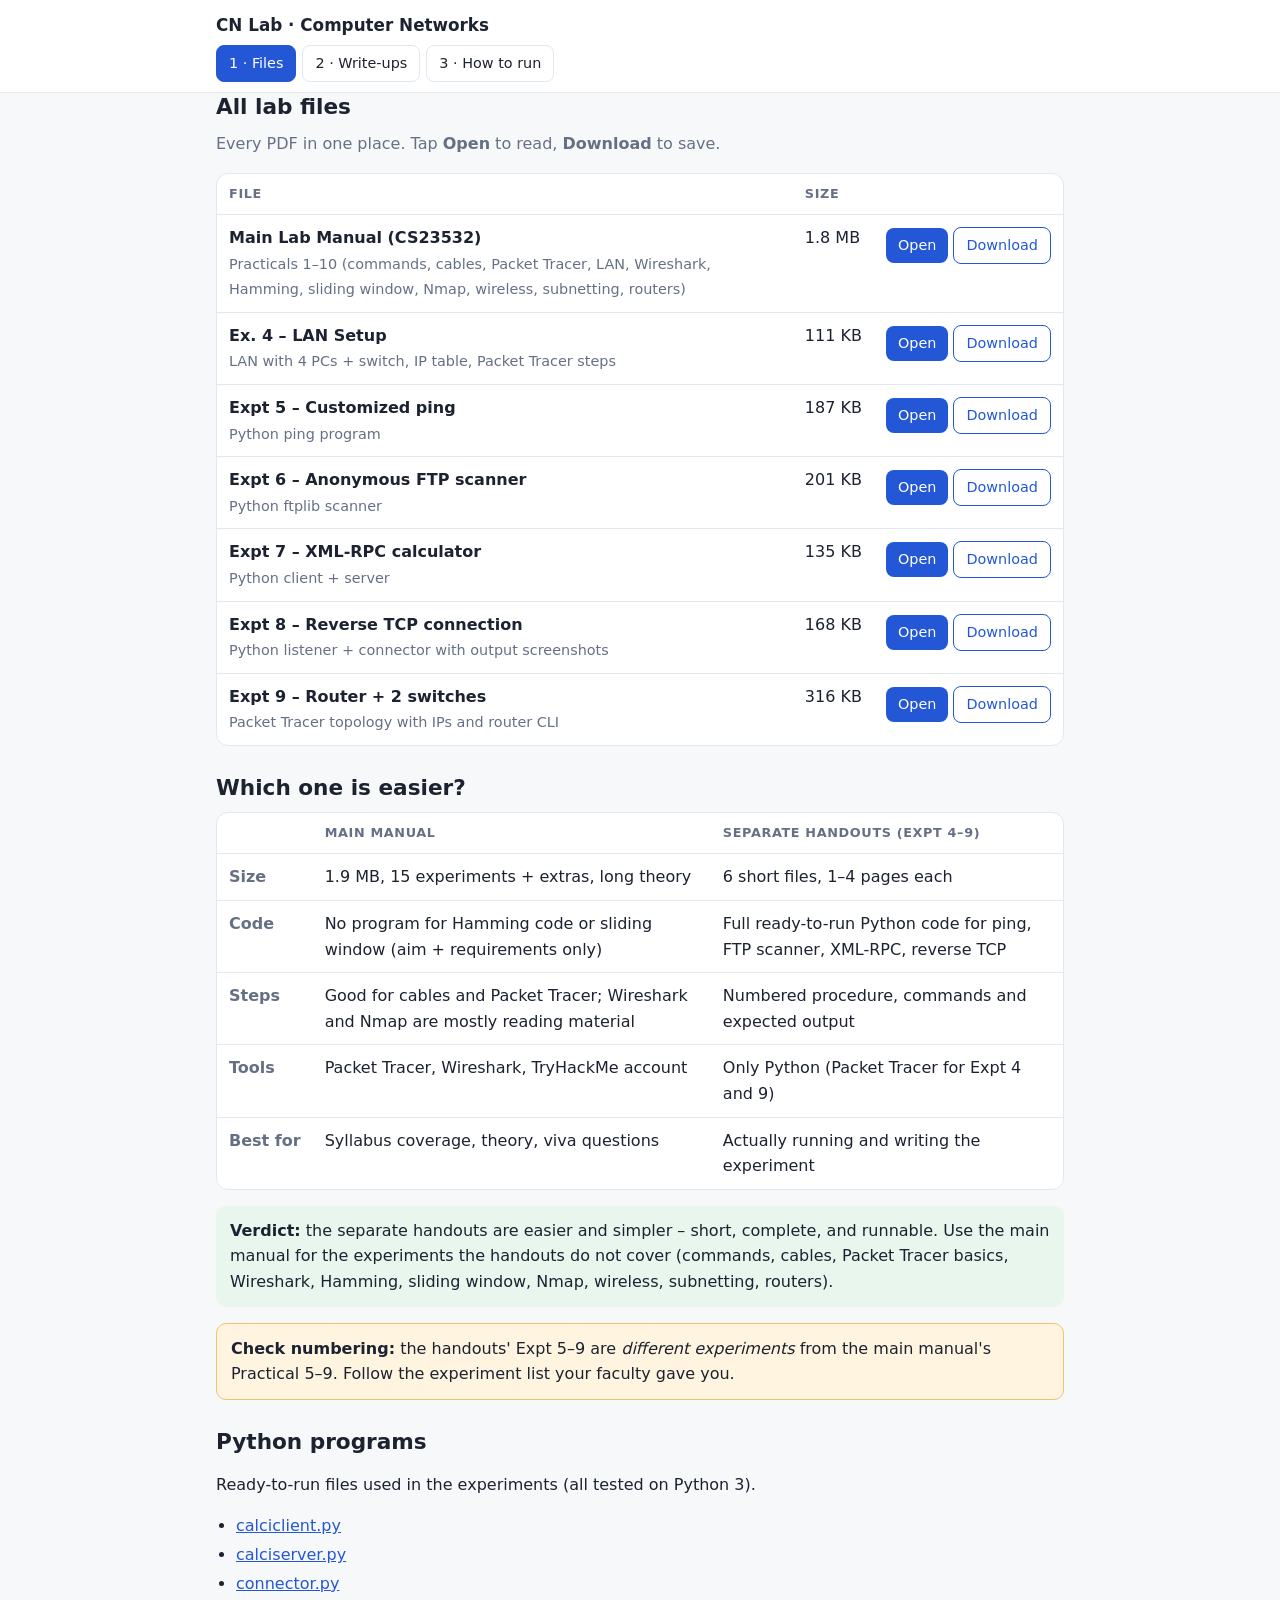
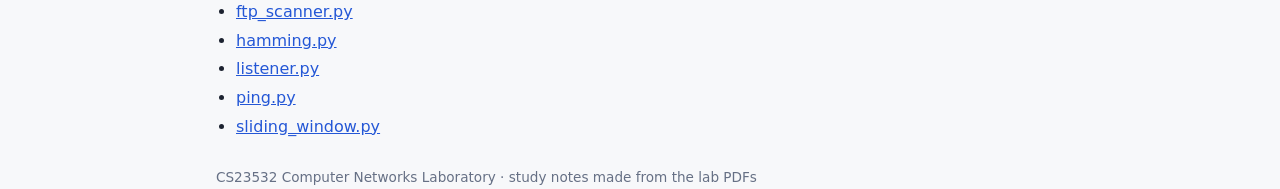
==== index.html @ e19a977f "Add CN lab PDFs, write-ups and run steps Co-Authored-By: Claude Sonnet 5.5 <noreply@anthropic.com>" ====
<!doctype html>
<html lang="en"><head><meta charset="utf-8">
<meta name="viewport" content="width=device-width,initial-scale=1">
<title>CN Lab – Files</title>
<meta name="description" content="All Computer Networks lab PDFs and a comparison">
<link rel="stylesheet" href="style.css">
</head><body>
<header><div class="wrap"><h1>CN Lab · Computer Networks</h1>
<nav><a href="index.html" class=on>1 · Files</a><a href="notes.html">2 · Write-ups</a><a href="steps.html">3 · How to run</a></nav></div></header>
<main class="wrap">

<section>
<h2>All lab files</h2>
<p class="lead">Every PDF in one place. Tap <b>Open</b> to read, <b>Download</b> to save.</p>
<div class="tablewrap"><table class="files"><thead><tr><th>File</th><th>Size</th><th></th></tr></thead><tbody>
<tr><td><strong>Main Lab Manual (CS23532)</strong><br><span class="muted">Practicals 1–10 (commands, cables, Packet Tracer, LAN, Wireshark, Hamming, sliding window, Nmap, wireless, subnetting, routers)</span></td><td class="nw">1.8 MB</td><td class="nw"><a class="btn" href="pdfs/manual.pdf">Open</a> <a class="btn ghost" href="pdfs/manual.pdf" download>Download</a></td></tr><tr><td><strong>Ex. 4 – LAN Setup</strong><br><span class="muted">LAN with 4 PCs + switch, IP table, Packet Tracer steps</span></td><td class="nw">111 KB</td><td class="nw"><a class="btn" href="pdfs/expt4-lan-setup.pdf">Open</a> <a class="btn ghost" href="pdfs/expt4-lan-setup.pdf" download>Download</a></td></tr><tr><td><strong>Expt 5 – Customized ping</strong><br><span class="muted">Python ping program</span></td><td class="nw">187 KB</td><td class="nw"><a class="btn" href="pdfs/expt5-ping.pdf">Open</a> <a class="btn ghost" href="pdfs/expt5-ping.pdf" download>Download</a></td></tr><tr><td><strong>Expt 6 – Anonymous FTP scanner</strong><br><span class="muted">Python ftplib scanner</span></td><td class="nw">201 KB</td><td class="nw"><a class="btn" href="pdfs/expt6-ftp-scanner.pdf">Open</a> <a class="btn ghost" href="pdfs/expt6-ftp-scanner.pdf" download>Download</a></td></tr><tr><td><strong>Expt 7 – XML-RPC calculator</strong><br><span class="muted">Python client + server</span></td><td class="nw">135 KB</td><td class="nw"><a class="btn" href="pdfs/expt7-xmlrpc.pdf">Open</a> <a class="btn ghost" href="pdfs/expt7-xmlrpc.pdf" download>Download</a></td></tr><tr><td><strong>Expt 8 – Reverse TCP connection</strong><br><span class="muted">Python listener + connector with output screenshots</span></td><td class="nw">168 KB</td><td class="nw"><a class="btn" href="pdfs/expt8-reverse-tcp.pdf">Open</a> <a class="btn ghost" href="pdfs/expt8-reverse-tcp.pdf" download>Download</a></td></tr><tr><td><strong>Expt 9 – Router + 2 switches</strong><br><span class="muted">Packet Tracer topology with IPs and router CLI</span></td><td class="nw">316 KB</td><td class="nw"><a class="btn" href="pdfs/expt9-router-switches.pdf">Open</a> <a class="btn ghost" href="pdfs/expt9-router-switches.pdf" download>Download</a></td></tr>
</tbody></table></div>
</section>

<section>
<h2>Which one is easier?</h2>
<div class="tablewrap"><table class="cmp"><thead><tr><th></th><th>Main manual</th><th>Separate handouts (Expt 4–9)</th></tr></thead><tbody>
<tr><th>Size</th><td>1.9 MB, 15 experiments + extras, long theory</td><td>6 short files, 1–4 pages each</td></tr>
<tr><th>Code</th><td>No program for Hamming code or sliding window (aim + requirements only)</td><td>Full ready-to-run Python code for ping, FTP scanner, XML-RPC, reverse TCP</td></tr>
<tr><th>Steps</th><td>Good for cables and Packet Tracer; Wireshark and Nmap are mostly reading material</td><td>Numbered procedure, commands and expected output</td></tr>
<tr><th>Tools</th><td>Packet Tracer, Wireshark, TryHackMe account</td><td>Only Python (Packet Tracer for Expt 4 and 9)</td></tr>
<tr><th>Best for</th><td>Syllabus coverage, theory, viva questions</td><td>Actually running and writing the experiment</td></tr>
</tbody></table></div>
<p class="verdict"><b>Verdict:</b> the separate handouts are easier and simpler – short, complete, and runnable. Use the main manual for the experiments the handouts do not cover (commands, cables, Packet Tracer basics, Wireshark, Hamming, sliding window, Nmap, wireless, subnetting, routers).</p>
<p class="warn"><b>Check numbering:</b> the handouts' Expt 5–9 are <i>different experiments</i> from the main manual's Practical 5–9. Follow the experiment list your faculty gave you.</p>
</section>

<section>
<h2>Python programs</h2>
<p>Ready-to-run files used in the experiments (all tested on Python 3).</p>
<ul class="plain"><li><a href="code/calciclient.py">calciclient.py</a></li><li><a href="code/calciserver.py">calciserver.py</a></li><li><a href="code/connector.py">connector.py</a></li><li><a href="code/ftp_scanner.py">ftp_scanner.py</a></li><li><a href="code/hamming.py">hamming.py</a></li><li><a href="code/listener.py">listener.py</a></li><li><a href="code/ping.py">ping.py</a></li><li><a href="code/sliding_window.py">sliding_window.py</a></li></ul>
</section>

</main>
<footer class="wrap">CS23532 Computer Networks Laboratory · study notes made from the lab PDFs</footer>
<script>
document.addEventListener('click',function(e){var b=e.target.closest('.copy');if(!b)return;
var t=b.closest('.code').querySelector('pre').innerText;
(navigator.clipboard?navigator.clipboard.writeText(t):Promise.reject()).then(function(){b.textContent='Copied';setTimeout(function(){b.textContent='Copy'},1200)},function(){b.textContent='Select + Ctrl+C'});});
</script>
</body></html>
---- style.css ----
:root{--bg:#f7f8fa;--card:#fff;--ink:#1c2230;--muted:#667085;--line:#e3e7ee;--accent:#2457d6;--accent-ink:#fff;--code:#0f172a;--code-ink:#e6edf7;--warn:#fff4e0;--warn-line:#f0c36d;--ok:#e8f6ee}
@media (prefers-color-scheme:dark){:root:not([data-theme=light]){--bg:#0f131b;--card:#171c27;--ink:#e8ecf4;--muted:#98a2b3;--line:#283042;--accent:#6c93ff;--accent-ink:#0b1020;--code:#0a0e16;--code-ink:#dbe5f5;--warn:#2b2414;--warn-line:#6b5420;--ok:#13261b}}
*{box-sizing:border-box}
html{-webkit-text-size-adjust:100%}
body{margin:0;background:var(--bg);color:var(--ink);font:16px/1.6 system-ui,-apple-system,"Segoe UI",Roboto,sans-serif}
.wrap{max-width:880px;margin:0 auto;padding:0 16px}
header{background:var(--card);border-bottom:1px solid var(--line);position:sticky;top:0;z-index:5}
header h1{font-size:1.05rem;margin:0;padding:12px 0 6px}
nav{display:flex;gap:6px;padding-bottom:10px;flex-wrap:wrap}
nav a{padding:6px 12px;border-radius:8px;text-decoration:none;color:var(--ink);border:1px solid var(--line);font-size:.9rem}
nav a.on{background:var(--accent);color:var(--accent-ink);border-color:var(--accent)}
main{padding-top:20px;padding-bottom:30px}
section{margin-bottom:28px}
h2{font-size:1.35rem;margin:0 0 10px;line-height:1.3}
h3{font-size:.8rem;text-transform:uppercase;letter-spacing:.06em;color:var(--muted);margin:18px 0 6px}
.lead{color:var(--muted);margin-top:0}
.muted{color:var(--muted);font-size:.9rem}
a{color:var(--accent)}
code{background:var(--line);padding:1px 5px;border-radius:5px;font:.9em ui-monospace,Consolas,monospace}
.tablewrap{overflow-x:auto;background:var(--card);border:1px solid var(--line);border-radius:12px}
table{border-collapse:collapse;width:100%}
th,td{padding:10px 12px;text-align:left;vertical-align:top;border-bottom:1px solid var(--line)}
tbody tr:last-child td,tbody tr:last-child th{border-bottom:0}
thead th{font-size:.8rem;color:var(--muted);text-transform:uppercase;letter-spacing:.05em}
.cmp th[scope],.cmp tbody th{white-space:nowrap;color:var(--muted);font-weight:600}
.nw{white-space:nowrap}
.btn{display:inline-block;padding:6px 12px;border-radius:8px;background:var(--accent);color:var(--accent-ink);text-decoration:none;font-size:.9rem;margin:2px 0}
.btn.ghost{background:transparent;color:var(--accent);border:1px solid var(--accent)}
.verdict{background:var(--ok);border-radius:10px;padding:12px 14px}
.warn{background:var(--warn);border:1px solid var(--warn-line);border-radius:10px;padding:12px 14px}
.plain{padding-left:20px}
.exp{background:var(--card);border:1px solid var(--line);border-radius:14px;padding:18px;margin-bottom:18px;scroll-margin-top:100px}
.num{display:inline-grid;place-items:center;width:28px;height:28px;border-radius:50%;background:var(--accent);color:var(--accent-ink);font-size:.85rem;margin-right:6px;vertical-align:2px}
.src{color:var(--muted);font-size:.88rem;margin:0 0 4px}
.tag{display:inline-block;padding:1px 8px;border-radius:99px;font-size:.75rem;border:1px solid var(--line);margin-left:6px;color:var(--ink)}
.k-pc{background:#e6f0ff}.k-pt{background:#fff1d6}.k-ph{background:#f1e6ff}.k-on{background:#dcf6ec}
@media (prefers-color-scheme:dark){.tag{color:#111}}
ul,ol{padding-left:22px;margin:6px 0}
li{margin:3px 0}
.steps>li{margin:8px 0}
.note{background:var(--warn);border:1px solid var(--warn-line);border-radius:10px;padding:10px 12px}
.code{background:var(--code);border-radius:10px;margin:8px 0;overflow:hidden}
.code-h{display:flex;justify-content:space-between;align-items:center;padding:5px 10px;color:#9fb0cc;font-size:.78rem;border-bottom:1px solid rgba(255,255,255,.08)}
.copy{background:transparent;border:1px solid rgba(255,255,255,.25);color:#cfe0ff;border-radius:6px;font-size:.75rem;padding:2px 8px;cursor:pointer}
pre{margin:0;padding:12px;color:var(--code-ink);font:.85rem/1.5 ui-monospace,Consolas,monospace;overflow-x:auto;white-space:pre}
details{background:var(--card);border:1px solid var(--line);border-radius:12px;padding:10px 14px}
summary{cursor:pointer;font-weight:600}
.toc{columns:2;column-gap:28px}
@media (max-width:560px){.toc{columns:1}h2{font-size:1.2rem}}
footer{color:var(--muted);font-size:.85rem;padding-bottom:30px}
@media print{header,.copy,nav{display:none}body{background:#fff;color:#000}.exp{break-inside:avoid;border:0;padding:0}.code{background:#f3f3f3}pre{color:#000}}
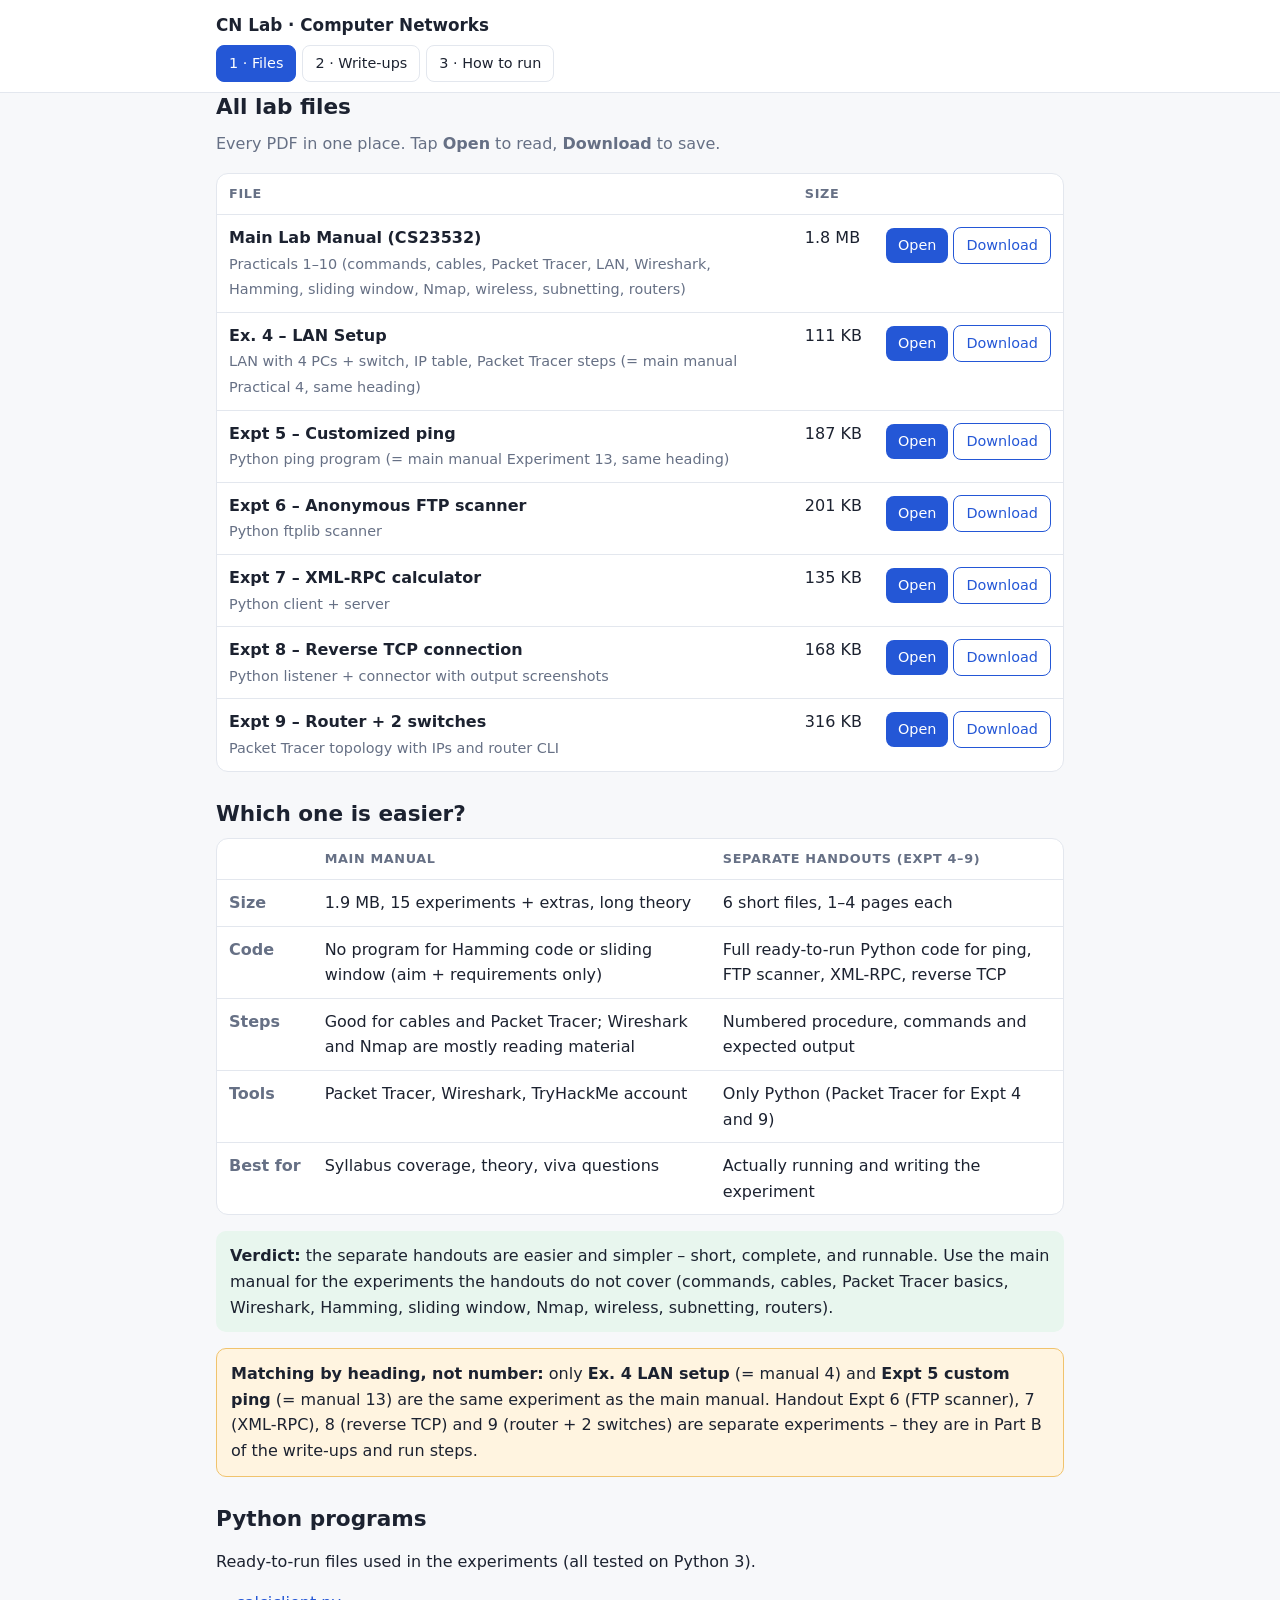
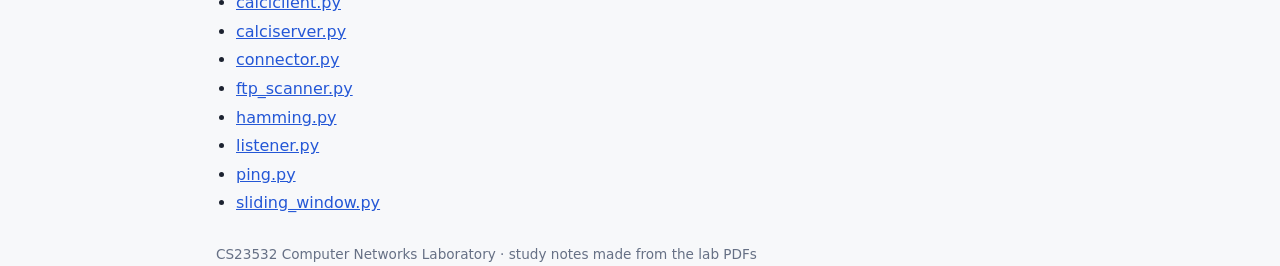
==== commit 93f68c0c: "Split write-ups and run steps into main manual and separate handouts Co-Authored-By: Claude Sonnet 5" ====
--- a/index.html
+++ b/index.html
@@ -13,7 +13,7 @@
 <h2>All lab files</h2>
 <p class="lead">Every PDF in one place. Tap <b>Open</b> to read, <b>Download</b> to save.</p>
 <div class="tablewrap"><table class="files"><thead><tr><th>File</th><th>Size</th><th></th></tr></thead><tbody>
-<tr><td><strong>Main Lab Manual (CS23532)</strong><br><span class="muted">Practicals 1–10 (commands, cables, Packet Tracer, LAN, Wireshark, Hamming, sliding window, Nmap, wireless, subnetting, routers)</span></td><td class="nw">1.8 MB</td><td class="nw"><a class="btn" href="pdfs/manual.pdf">Open</a> <a class="btn ghost" href="pdfs/manual.pdf" download>Download</a></td></tr><tr><td><strong>Ex. 4 – LAN Setup</strong><br><span class="muted">LAN with 4 PCs + switch, IP table, Packet Tracer steps</span></td><td class="nw">111 KB</td><td class="nw"><a class="btn" href="pdfs/expt4-lan-setup.pdf">Open</a> <a class="btn ghost" href="pdfs/expt4-lan-setup.pdf" download>Download</a></td></tr><tr><td><strong>Expt 5 – Customized ping</strong><br><span class="muted">Python ping program</span></td><td class="nw">187 KB</td><td class="nw"><a class="btn" href="pdfs/expt5-ping.pdf">Open</a> <a class="btn ghost" href="pdfs/expt5-ping.pdf" download>Download</a></td></tr><tr><td><strong>Expt 6 – Anonymous FTP scanner</strong><br><span class="muted">Python ftplib scanner</span></td><td class="nw">201 KB</td><td class="nw"><a class="btn" href="pdfs/expt6-ftp-scanner.pdf">Open</a> <a class="btn ghost" href="pdfs/expt6-ftp-scanner.pdf" download>Download</a></td></tr><tr><td><strong>Expt 7 – XML-RPC calculator</strong><br><span class="muted">Python client + server</span></td><td class="nw">135 KB</td><td class="nw"><a class="btn" href="pdfs/expt7-xmlrpc.pdf">Open</a> <a class="btn ghost" href="pdfs/expt7-xmlrpc.pdf" download>Download</a></td></tr><tr><td><strong>Expt 8 – Reverse TCP connection</strong><br><span class="muted">Python listener + connector with output screenshots</span></td><td class="nw">168 KB</td><td class="nw"><a class="btn" href="pdfs/expt8-reverse-tcp.pdf">Open</a> <a class="btn ghost" href="pdfs/expt8-reverse-tcp.pdf" download>Download</a></td></tr><tr><td><strong>Expt 9 – Router + 2 switches</strong><br><span class="muted">Packet Tracer topology with IPs and router CLI</span></td><td class="nw">316 KB</td><td class="nw"><a class="btn" href="pdfs/expt9-router-switches.pdf">Open</a> <a class="btn ghost" href="pdfs/expt9-router-switches.pdf" download>Download</a></td></tr>
+<tr><td><strong>Main Lab Manual (CS23532)</strong><br><span class="muted">Practicals 1–10 (commands, cables, Packet Tracer, LAN, Wireshark, Hamming, sliding window, Nmap, wireless, subnetting, routers)</span></td><td class="nw">1.8 MB</td><td class="nw"><a class="btn" href="pdfs/manual.pdf">Open</a> <a class="btn ghost" href="pdfs/manual.pdf" download>Download</a></td></tr><tr><td><strong>Ex. 4 – LAN Setup</strong><br><span class="muted">LAN with 4 PCs + switch, IP table, Packet Tracer steps (= main manual Practical 4, same heading)</span></td><td class="nw">111 KB</td><td class="nw"><a class="btn" href="pdfs/expt4-lan-setup.pdf">Open</a> <a class="btn ghost" href="pdfs/expt4-lan-setup.pdf" download>Download</a></td></tr><tr><td><strong>Expt 5 – Customized ping</strong><br><span class="muted">Python ping program (= main manual Experiment 13, same heading)</span></td><td class="nw">187 KB</td><td class="nw"><a class="btn" href="pdfs/expt5-ping.pdf">Open</a> <a class="btn ghost" href="pdfs/expt5-ping.pdf" download>Download</a></td></tr><tr><td><strong>Expt 6 – Anonymous FTP scanner</strong><br><span class="muted">Python ftplib scanner</span></td><td class="nw">201 KB</td><td class="nw"><a class="btn" href="pdfs/expt6-ftp-scanner.pdf">Open</a> <a class="btn ghost" href="pdfs/expt6-ftp-scanner.pdf" download>Download</a></td></tr><tr><td><strong>Expt 7 – XML-RPC calculator</strong><br><span class="muted">Python client + server</span></td><td class="nw">135 KB</td><td class="nw"><a class="btn" href="pdfs/expt7-xmlrpc.pdf">Open</a> <a class="btn ghost" href="pdfs/expt7-xmlrpc.pdf" download>Download</a></td></tr><tr><td><strong>Expt 8 – Reverse TCP connection</strong><br><span class="muted">Python listener + connector with output screenshots</span></td><td class="nw">168 KB</td><td class="nw"><a class="btn" href="pdfs/expt8-reverse-tcp.pdf">Open</a> <a class="btn ghost" href="pdfs/expt8-reverse-tcp.pdf" download>Download</a></td></tr><tr><td><strong>Expt 9 – Router + 2 switches</strong><br><span class="muted">Packet Tracer topology with IPs and router CLI</span></td><td class="nw">316 KB</td><td class="nw"><a class="btn" href="pdfs/expt9-router-switches.pdf">Open</a> <a class="btn ghost" href="pdfs/expt9-router-switches.pdf" download>Download</a></td></tr>
 </tbody></table></div>
 </section>
 
@@ -27,7 +27,7 @@
 <tr><th>Best for</th><td>Syllabus coverage, theory, viva questions</td><td>Actually running and writing the experiment</td></tr>
 </tbody></table></div>
 <p class="verdict"><b>Verdict:</b> the separate handouts are easier and simpler – short, complete, and runnable. Use the main manual for the experiments the handouts do not cover (commands, cables, Packet Tracer basics, Wireshark, Hamming, sliding window, Nmap, wireless, subnetting, routers).</p>
-<p class="warn"><b>Check numbering:</b> the handouts' Expt 5–9 are <i>different experiments</i> from the main manual's Practical 5–9. Follow the experiment list your faculty gave you.</p>
+<p class="warn"><b>Matching by heading, not number:</b> only <b>Ex. 4 LAN setup</b> (= manual 4) and <b>Expt 5 custom ping</b> (= manual 13) are the same experiment as the main manual. Handout Expt 6 (FTP scanner), 7 (XML-RPC), 8 (reverse TCP) and 9 (router + 2 switches) are separate experiments – they are in Part B of the write-ups and run steps.</p>
 </section>
 
 <section>
--- a/style.css
+++ b/style.css
@@ -30,7 +30,7 @@
 .warn{background:var(--warn);border:1px solid var(--warn-line);border-radius:10px;padding:12px 14px}
 .plain{padding-left:20px}
 .exp{background:var(--card);border:1px solid var(--line);border-radius:14px;padding:18px;margin-bottom:18px;scroll-margin-top:100px}
-.num{display:inline-grid;place-items:center;width:28px;height:28px;border-radius:50%;background:var(--accent);color:var(--accent-ink);font-size:.85rem;margin-right:6px;vertical-align:2px}
+.num{display:inline-grid;place-items:center;min-width:28px;height:28px;padding:0 9px;border-radius:99px;background:var(--accent);color:var(--accent-ink);font-size:.85rem;margin-right:6px;vertical-align:2px}
 .src{color:var(--muted);font-size:.88rem;margin:0 0 4px}
 .tag{display:inline-block;padding:1px 8px;border-radius:99px;font-size:.75rem;border:1px solid var(--line);margin-left:6px;color:var(--ink)}
 .k-pc{background:#e6f0ff}.k-pt{background:#fff1d6}.k-ph{background:#f1e6ff}.k-on{background:#dcf6ec}
@@ -49,3 +49,7 @@
 @media (max-width:560px){.toc{columns:1}h2{font-size:1.2rem}}
 footer{color:var(--muted);font-size:.85rem;padding-bottom:30px}
 @media print{header,.copy,nav{display:none}body{background:#fff;color:#000}.exp{break-inside:avoid;border:0;padding:0}.code{background:#f3f3f3}pre{color:#000}}
+
+.sec{margin:34px 0 4px;padding-top:6px;border-top:2px solid var(--accent)}
+.sec-note{margin:0 0 14px}
+.toc{columns:1}
